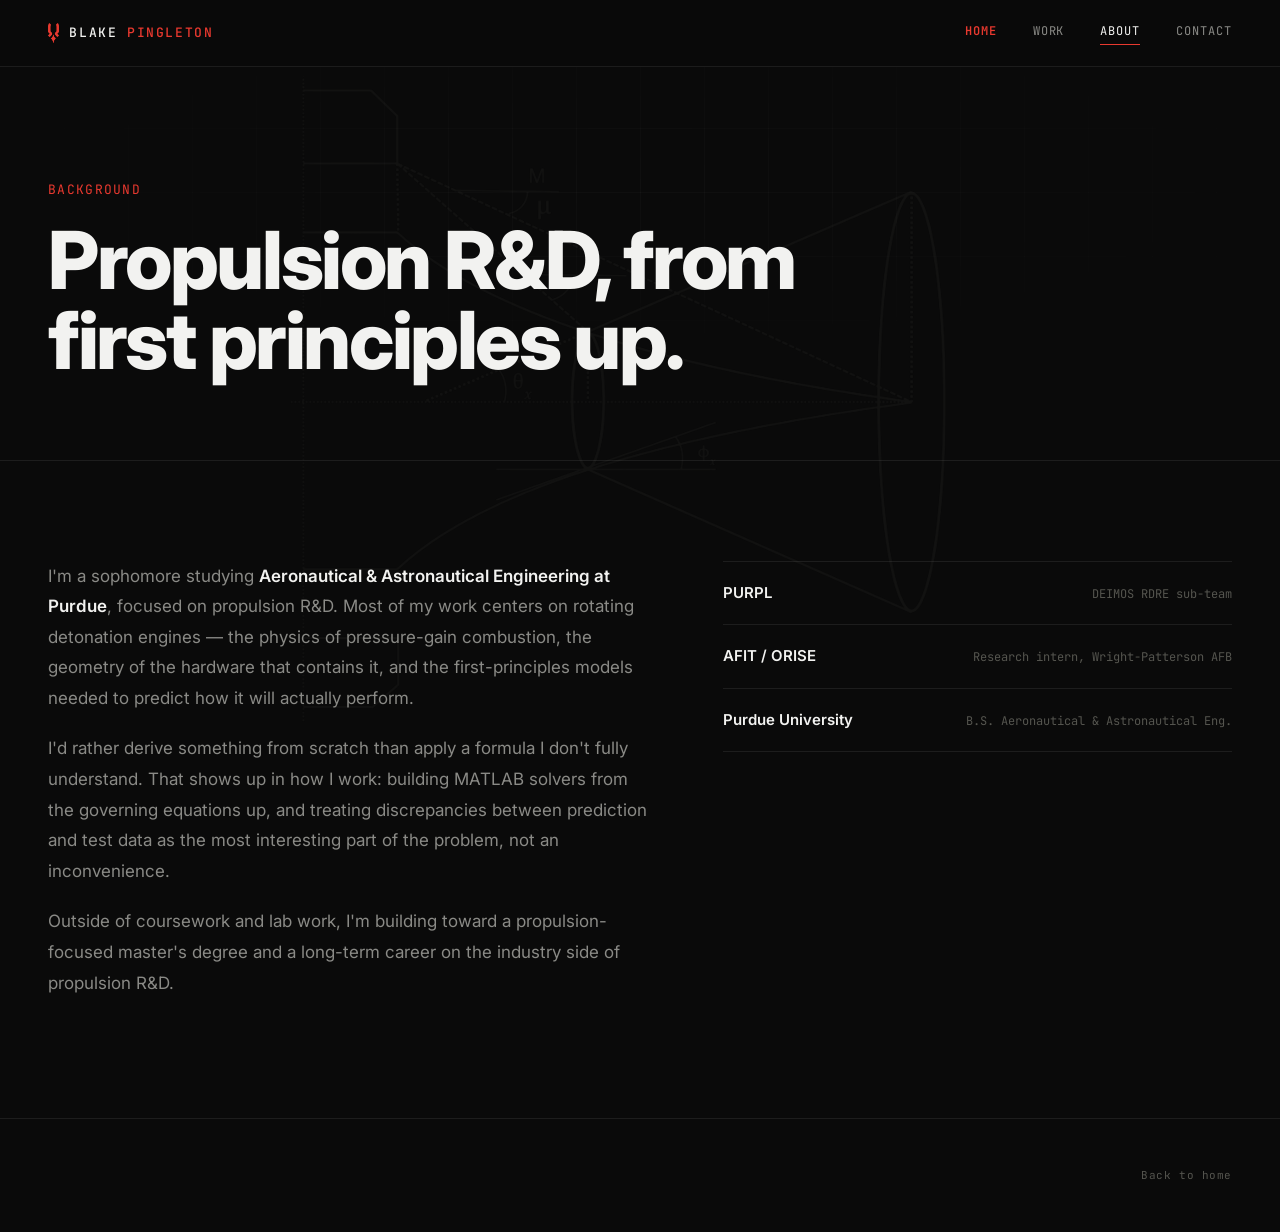
==== about.html @ a46822d8 "Add files via upload" ====
<!DOCTYPE html>
<html lang="en">
<head>
<meta charset="UTF-8">
<meta name="viewport" content="width=device-width, initial-scale=1.0">
<title>About — Blake Pingleton</title>
<link rel="icon" type="image/png" href="[data-uri]">
<link rel="stylesheet" href="styles.css">
</head>
<body>

<div class="bg-emblem"></div>

<nav>
  <a href="index.html" class="nav-logo"><img src="[data-uri]" alt=""> BLAKE <span>PINGLETON</span></a>
  <div class="nav-links">
    <a href="index.html" class="nav-home">Home</a>
    <a href="work.html">Work</a>
    <a href="about.html" class="active">About</a>
    <a href="contact.html">Contact</a>
  </div>
</nav>

<header class="page-header">
  <div class="grid-backdrop"></div>
  <div class="page-eyebrow">Background</div>
  <h1 class="page-title">Propulsion R&amp;D, from first principles up.</h1>
</header>

<section style="border-top:none;">
  <div class="about-grid reveal visible">
    <div class="about-text">
      <p>I'm a sophomore studying <strong>Aeronautical &amp; Astronautical Engineering at Purdue</strong>, focused on propulsion R&amp;D. Most of my work centers on rotating detonation engines — the physics of pressure-gain combustion, the geometry of the hardware that contains it, and the first-principles models needed to predict how it will actually perform.</p>
      <p>I'd rather derive something from scratch than apply a formula I don't fully understand. That shows up in how I work: building MATLAB solvers from the governing equations up, and treating discrepancies between prediction and test data as the most interesting part of the problem, not an inconvenience.</p>
      <p>Outside of coursework and lab work, I'm building toward a propulsion-focused master's degree and a long-term career on the industry side of propulsion R&amp;D.</p>
    </div>
    <div class="org-list">
      <div class="org-item">
        <span class="org-name">PURPL</span>
        <span class="org-role">DEIMOS RDRE sub-team</span>
      </div>
      <div class="org-item">
        <span class="org-name">AFIT / ORISE</span>
        <span class="org-role">Research intern, Wright-Patterson AFB</span>
      </div>
      <div class="org-item">
        <span class="org-name">Purdue University</span>
        <span class="org-role">B.S. Aeronautical &amp; Astronautical Eng.</span>
      </div>
    </div>
  </div>
</section>

<footer class="site-footer">
  <a href="index.html">Back to home</a>
</footer>

<script src="script.js"></script>
</body>
</html>
---- styles.css ----
@import url('https://fonts.googleapis.com/css2?family=JetBrains+Mono:wght@400;500;600&family=Inter:wght@400;500;600;700;800&display=swap');

:root {
  --bg: #0a0a0a;
  --bg-raised: #121212;
  --line: rgba(255,255,255,0.08);
  --line-strong: rgba(255,255,255,0.16);
  --text: #f2f2f0;
  --text-dim: #8a8a86;
  --text-faint: #55554f;
  --red: #e8392f;
  --red-dim: #8a221c;
  --mono: 'JetBrains Mono', monospace;
  --sans: 'Inter', sans-serif;
}

* { margin: 0; padding: 0; box-sizing: border-box; }
html { scroll-behavior: smooth; }
body {
  background: var(--bg);
  color: var(--text);
  font-family: var(--sans);
  line-height: 1.5;
  -webkit-font-smoothing: antialiased;
}
a { color: inherit; text-decoration: none; }
::selection { background: var(--red); color: #fff; }
img { display: block; max-width: 100%; }

@media (prefers-reduced-motion: reduce) {
  *, *::before, *::after { animation-duration: 0.01ms !important; animation-iteration-count: 1 !important; transition-duration: 0.01ms !important; scroll-behavior: auto !important; }
}

:focus-visible {
  outline: 1px solid var(--red);
  outline-offset: 3px;
}

/* ---------- GRID BACKDROP ---------- */
.grid-backdrop {
  position: absolute;
  top: 0; left: 0; right: 0; bottom: 0;
  background:
    linear-gradient(var(--line) 1px, transparent 1px),
    linear-gradient(90deg, var(--line) 1px, transparent 1px);
  background-size: 64px 64px;
  opacity: 0.35;
  mask-image: radial-gradient(ellipse 80% 60% at 50% 40%, black 0%, transparent 75%);
  pointer-events: none;
}

/* ---------- NAV ---------- */
nav {
  position: fixed;
  top: 0; left: 0; right: 0;
  z-index: 100;
  display: flex;
  justify-content: space-between;
  align-items: center;
  padding: 22px 48px;
  background: rgba(10,10,10,0.85);
  backdrop-filter: blur(8px);
  border-bottom: 1px solid var(--line);
}

.nav-logo {
  display: flex;
  align-items: center;
  gap: 10px;
  font-family: var(--mono);
  font-size: 13px;
  letter-spacing: 0.12em;
  font-weight: 500;
}
.nav-logo img { height: 20px; width: auto; }
.nav-logo span { color: var(--red); }

.nav-links {
  display: flex;
  gap: 36px;
  font-family: var(--mono);
  font-size: 12px;
  letter-spacing: 0.08em;
  text-transform: uppercase;
}
.nav-links a {
  color: var(--text-dim);
  transition: color 0.2s ease;
  position: relative;
  padding-bottom: 4px;
}
.nav-links a:hover { color: var(--text); }
.nav-links a::after {
  content: '';
  position: absolute;
  bottom: -1px; left: 0;
  width: 0; height: 1px;
  background: var(--red);
  transition: width 0.25s ease;
}
.nav-links a:hover::after { width: 100%; }
.nav-links a.active { color: var(--text); }
.nav-links a.active::after { width: 100%; }

.nav-home {
  color: var(--red) !important;
  font-weight: 600;
}
.nav-home::after { background: var(--red); }

/* ---------- BACKGROUND EMBLEM ---------- */
.bg-emblem {
  position: fixed;
  top: 0; left: 0; right: 0; bottom: 0;
  background-image: url('assets/moc-emblem.png');
  background-repeat: no-repeat;
  background-position: center 30%;
  background-size: min(60vw, 700px) auto;
  opacity: 0.12;
  pointer-events: none;
  z-index: 0;
}

/* ---------- BUTTONS ---------- */
.btn {
  font-family: var(--mono);
  font-size: 13px;
  letter-spacing: 0.05em;
  padding: 14px 28px;
  border: 1px solid var(--line-strong);
  transition: all 0.2s ease;
  display: inline-block;
}
.btn:hover { border-color: var(--red); color: var(--red); }
.btn-primary {
  background: var(--red);
  border-color: var(--red);
  color: #0a0a0a;
  font-weight: 600;
}
.btn-primary:hover { background: transparent; color: var(--red); }

@keyframes fadeUp {
  from { opacity: 0; transform: translateY(16px); }
  to { opacity: 1; transform: translateY(0); }
}

/* ---------- PAGE HEADER (for non-hub pages) ---------- */
.page-header {
  padding: 180px 48px 80px;
  position: relative;
  overflow: hidden;
  border-bottom: 1px solid var(--line);
}
.page-eyebrow {
  font-family: var(--mono);
  font-size: 13px;
  color: var(--red);
  letter-spacing: 0.1em;
  text-transform: uppercase;
  margin-bottom: 20px;
  opacity: 0;
  animation: fadeUp 0.7s ease forwards;
}
.page-title {
  font-size: clamp(40px, 6.5vw, 80px);
  font-weight: 800;
  line-height: 1;
  letter-spacing: -0.03em;
  max-width: 900px;
  opacity: 0;
  animation: fadeUp 0.7s ease 0.08s forwards;
}
.page-sub {
  margin-top: 24px;
  font-size: 17px;
  color: var(--text-dim);
  max-width: 540px;
  line-height: 1.7;
  opacity: 0;
  animation: fadeUp 0.7s ease 0.16s forwards;
}

/* ---------- SECTION SHARED ---------- */
section { padding: 100px 48px; border-top: 1px solid var(--line); }
.section-head {
  display: flex;
  justify-content: space-between;
  align-items: flex-end;
  margin-bottom: 56px;
  flex-wrap: wrap;
  gap: 24px;
}
.section-num {
  font-family: var(--mono);
  font-size: 13px;
  color: var(--red);
  letter-spacing: 0.1em;
  margin-bottom: 12px;
}
.section-title {
  font-size: clamp(28px, 3.6vw, 44px);
  font-weight: 700;
  letter-spacing: -0.02em;
  max-width: 600px;
}
.section-desc { color: var(--text-dim); max-width: 380px; font-size: 15px; line-height: 1.7; }

.reveal { opacity: 0; transform: translateY(24px); transition: opacity 0.7s ease, transform 0.7s ease; }
.reveal.visible { opacity: 1; transform: translateY(0); }

/* ---------- PROJECT GRID / CASE STUDY PREVIEW CARDS ---------- */
.project-grid {
  display: grid;
  grid-template-columns: 1fr 1fr;
  gap: 1px;
  background: var(--line);
}
.project-card {
  background: var(--bg);
  padding: 40px;
  transition: background 0.3s ease;
  position: relative;
  overflow: hidden;
  display: flex;
  flex-direction: column;
}
.project-card:hover { background: var(--bg-raised); }
.project-tag {
  font-family: var(--mono);
  font-size: 11px;
  color: var(--red);
  letter-spacing: 0.08em;
  text-transform: uppercase;
  margin-bottom: 16px;
  display: block;
}
.project-card h3 { font-size: 26px; font-weight: 700; margin-bottom: 14px; letter-spacing: -0.01em; }
.project-card p { color: var(--text-dim); font-size: 14.5px; line-height: 1.7; margin-bottom: 24px; flex-grow: 1; }
.project-meta {
  display: flex;
  gap: 20px;
  font-family: var(--mono);
  font-size: 12px;
  color: var(--text-faint);
  padding-top: 20px;
  border-top: 1px solid var(--line);
  flex-wrap: wrap;
}
.project-link {
  margin-top: 24px;
  font-family: var(--mono);
  font-size: 12px;
  letter-spacing: 0.05em;
  color: var(--text);
  display: inline-flex;
  align-items: center;
  gap: 8px;
  transition: gap 0.2s ease, color 0.2s ease;
}
.project-card:hover .project-link { gap: 12px; color: var(--red); }

.project-visual {
  position: absolute;
  top: 24px;
  right: 24px;
  width: 110px;
  height: 110px;
  opacity: 0.55;
  transition: opacity 0.3s ease, transform 0.3s ease;
  pointer-events: none;
}
.project-visual img {
  width: 100%;
  height: 100%;
  object-fit: contain;
}
.project-card:hover .project-visual {
  opacity: 0.85;
  transform: scale(1.04);
}

/* ---------- HUB (HOMEPAGE) ---------- */
.hub {
  min-height: 100vh;
  display: flex;
  flex-direction: column;
  justify-content: center;
  padding: 140px 48px 64px;
  position: relative;
  overflow: hidden;
}

.hub-lockup {
  display: flex;
  align-items: center;
  gap: 28px;
  opacity: 0;
  animation: fadeUp 0.8s ease 0.05s forwards;
}
.hub-mark { height: clamp(64px, 9vw, 108px); width: auto; flex-shrink: 0; }
.hub-name {
  font-size: clamp(40px, 8vw, 96px);
  font-weight: 800;
  letter-spacing: -0.03em;
  line-height: 0.96;
}
.hub-name .last { display: block; color: var(--text-faint); }

.hub-eyebrow {
  font-family: var(--mono);
  font-size: 13px;
  color: var(--red);
  letter-spacing: 0.1em;
  text-transform: uppercase;
  margin-bottom: 22px;
  opacity: 0;
  animation: fadeUp 0.8s ease forwards;
}

.hub-sub {
  margin-top: 26px;
  font-size: 17px;
  color: var(--text-dim);
  max-width: 560px;
  line-height: 1.7;
  opacity: 0;
  animation: fadeUp 0.8s ease 0.12s forwards;
}

.hub-tiles {
  margin-top: 56px;
  display: grid;
  grid-template-columns: repeat(3, 1fr);
  gap: 1px;
  background: var(--line);
  border: 1px solid var(--line);
  opacity: 0;
  animation: fadeUp 0.8s ease 0.2s forwards;
}

.hub-tile {
  background: var(--bg);
  padding: 32px 28px;
  display: flex;
  flex-direction: column;
  gap: 18px;
  transition: background 0.25s ease;
  position: relative;
}
.hub-tile:hover { background: var(--bg-raised); }

.hub-tile-top {
  display: flex;
  justify-content: space-between;
  align-items: flex-start;
}
.hub-tile-index {
  font-family: var(--mono);
  font-size: 11px;
  color: var(--text-faint);
  letter-spacing: 0.08em;
}
.hub-tile-arrow {
  font-family: var(--mono);
  font-size: 16px;
  color: var(--text-faint);
  transition: transform 0.25s ease, color 0.25s ease;
}
.hub-tile:hover .hub-tile-arrow { transform: translate(4px, -4px); color: var(--red); }

.hub-tile h3 {
  font-size: 22px;
  font-weight: 700;
  letter-spacing: -0.01em;
}
.hub-tile p {
  font-size: 13.5px;
  color: var(--text-dim);
  line-height: 1.6;
}

.hub-footer {
  margin-top: 40px;
  display: flex;
  justify-content: space-between;
  align-items: center;
  flex-wrap: wrap;
  gap: 16px;
  opacity: 0;
  animation: fadeUp 0.8s ease 0.3s forwards;
}
.hub-statgrid {
  display: flex;
  gap: 40px;
  flex-wrap: wrap;
}
.hub-stat-label {
  font-family: var(--mono);
  font-size: 11px;
  color: var(--red);
  letter-spacing: 0.08em;
  text-transform: uppercase;
  margin-bottom: 7px;
}
.hub-stat-value {
  font-family: var(--mono);
  font-size: 14px;
  color: var(--text-dim);
  font-weight: 500;
  white-space: nowrap;
}
.hub-quicklinks {
  display: flex;
  gap: 24px;
  font-family: var(--mono);
  font-size: 12px;
}
.hub-quicklinks a {
  color: var(--text-faint);
  border-bottom: 1px solid transparent;
  padding-bottom: 2px;
  transition: color 0.2s ease, border-color 0.2s ease;
}
.hub-quicklinks a:hover { color: var(--red); border-color: var(--red); }

/* ---------- ABOUT ---------- */
.about-grid { display: grid; grid-template-columns: 1.2fr 1fr; gap: 64px; }
.about-text p { font-size: 17px; line-height: 1.8; color: var(--text-dim); margin-bottom: 20px; }
.about-text strong { color: var(--text); font-weight: 600; }
.org-list { border-top: 1px solid var(--line); }
.org-item { padding: 20px 0; border-bottom: 1px solid var(--line); display: flex; justify-content: space-between; align-items: baseline; gap: 12px; flex-wrap: wrap; }
.org-name { font-weight: 600; font-size: 15px; }
.org-role { font-family: var(--mono); font-size: 12px; color: var(--text-faint); text-align: right; }

/* ---------- CASE STUDY ---------- */
.case-header {
  padding: 180px 48px 64px;
  position: relative;
  overflow: hidden;
  border-bottom: 1px solid var(--line);
}
.back-link {
  font-family: var(--mono);
  font-size: 12px;
  letter-spacing: 0.05em;
  color: var(--text-dim);
  display: inline-flex;
  align-items: center;
  gap: 8px;
  margin-bottom: 32px;
  transition: gap 0.2s ease, color 0.2s ease;
  opacity: 0;
  animation: fadeUp 0.7s ease forwards;
}
.back-link:hover { gap: 12px; color: var(--red); }

.case-tag {
  font-family: var(--mono);
  font-size: 13px;
  color: var(--red);
  letter-spacing: 0.1em;
  text-transform: uppercase;
  margin-bottom: 18px;
  opacity: 0;
  animation: fadeUp 0.7s ease 0.06s forwards;
}
.case-title {
  font-size: clamp(36px, 5.5vw, 68px);
  font-weight: 800;
  line-height: 1.02;
  letter-spacing: -0.03em;
  max-width: 900px;
  opacity: 0;
  animation: fadeUp 0.7s ease 0.12s forwards;
}
.case-dek {
  margin-top: 22px;
  font-size: 17px;
  color: var(--text-dim);
  max-width: 600px;
  line-height: 1.7;
  opacity: 0;
  animation: fadeUp 0.7s ease 0.18s forwards;
}

.case-specs {
  margin-top: 48px;
  display: grid;
  grid-template-columns: repeat(4, 1fr);
  border-top: 1px solid var(--line);
  max-width: 820px;
  opacity: 0;
  animation: fadeUp 0.7s ease 0.24s forwards;
}
.spec { padding: 20px 24px 0 0; border-right: 1px solid var(--line); }
.spec:last-child { border-right: none; }
.spec-label { font-family: var(--mono); font-size: 11px; color: var(--text-faint); letter-spacing: 0.08em; text-transform: uppercase; margin-bottom: 8px; }
.spec-value { font-family: var(--mono); font-size: 17px; font-weight: 500; line-height: 1.3; }

.case-body {
  padding: 100px 48px;
  display: grid;
  grid-template-columns: 200px 1fr;
  gap: 64px;
  max-width: 1240px;
  margin: 0 auto;
}
.case-toc { position: sticky; top: 100px; align-self: start; }
.case-toc-label { font-family: var(--mono); font-size: 11px; color: var(--text-faint); letter-spacing: 0.08em; text-transform: uppercase; margin-bottom: 16px; }
.case-toc a {
  display: block;
  font-family: var(--mono);
  font-size: 12.5px;
  color: var(--text-dim);
  padding: 9px 0;
  border-left: 1px solid var(--line);
  padding-left: 16px;
  transition: color 0.2s ease, border-color 0.2s ease;
}
.case-toc a:hover { color: var(--text); border-color: var(--line-strong); }

.case-content { max-width: 700px; }
.case-section { margin-bottom: 72px; }
.case-section:last-child { margin-bottom: 0; }
.case-section-num { font-family: var(--mono); font-size: 12px; color: var(--red); letter-spacing: 0.08em; margin-bottom: 14px; }
.case-section h2 { font-size: 28px; font-weight: 700; letter-spacing: -0.01em; margin-bottom: 20px; }
.case-section p { font-size: 16px; line-height: 1.8; color: var(--text-dim); margin-bottom: 18px; }
.case-section p:last-child { margin-bottom: 0; }
.case-section strong { color: var(--text); font-weight: 600; }
.case-section ul { margin: 18px 0; padding-left: 0; list-style: none; }
.case-section li {
  font-size: 15.5px;
  line-height: 1.7;
  color: var(--text-dim);
  padding-left: 24px;
  position: relative;
  margin-bottom: 12px;
}
.case-section li::before {
  content: '—';
  position: absolute;
  left: 0;
  color: var(--red);
}
.callout {
  border: 1px solid var(--line-strong);
  border-left: 2px solid var(--red);
  padding: 20px 24px;
  margin: 24px 0;
  background: var(--bg-raised);
}
.callout-label { font-family: var(--mono); font-size: 11px; color: var(--red); letter-spacing: 0.08em; text-transform: uppercase; margin-bottom: 10px; }
.callout p { color: var(--text-dim); font-size: 14.5px; margin-bottom: 0; }

.case-nav {
  border-top: 1px solid var(--line);
  padding: 48px;
  display: flex;
  justify-content: space-between;
  align-items: center;
  flex-wrap: wrap;
  gap: 16px;
}
.case-nav-link {
  font-family: var(--mono);
  font-size: 12px;
  letter-spacing: 0.05em;
  color: var(--text-dim);
  display: flex;
  align-items: center;
  gap: 10px;
  transition: color 0.2s ease, gap 0.2s ease;
}
.case-nav-link:hover { color: var(--red); }
.case-nav-link.next { flex-direction: row-reverse; }
.case-nav-link.next:hover { gap: 14px; }
.case-nav-link.prev:hover { gap: 14px; }
.case-nav-link span.label { color: var(--text-faint); display: block; font-size: 10px; margin-bottom: 4px; text-transform: uppercase; letter-spacing: 0.08em; }

/* ---------- CONTACT ---------- */
.contact-hero {
  min-height: calc(100vh - 0px);
  display: flex;
  flex-direction: column;
  justify-content: center;
  padding: 140px 48px 80px;
  position: relative;
  overflow: hidden;
}
.contact-title {
  font-size: clamp(40px, 7vw, 88px);
  font-weight: 800;
  letter-spacing: -0.02em;
  margin-bottom: 36px;
  max-width: 900px;
  opacity: 0;
  animation: fadeUp 0.8s ease 0.06s forwards;
}
.contact-links {
  display: grid;
  grid-template-columns: repeat(2, 1fr);
  gap: 1px;
  background: var(--line);
  border: 1px solid var(--line);
  max-width: 720px;
  opacity: 0;
  animation: fadeUp 0.8s ease 0.14s forwards;
}
.contact-link-card {
  background: var(--bg);
  padding: 26px 28px;
  display: flex;
  flex-direction: column;
  gap: 6px;
  transition: background 0.25s ease;
}
.contact-link-card:hover { background: var(--bg-raised); }
.contact-link-label { font-family: var(--mono); font-size: 11px; color: var(--text-faint); letter-spacing: 0.08em; text-transform: uppercase; }
.contact-link-value { font-family: var(--mono); font-size: 15px; color: var(--text); transition: color 0.2s ease; }
.contact-link-card:hover .contact-link-value { color: var(--red); }
.contact-links .contact-link-card:nth-child(5) { grid-column: 1 / -1; }
@media (max-width: 800px) {
  .contact-links .contact-link-card:nth-child(5) { grid-column: auto; }
}

/* ---------- FOOTER ---------- */
footer.site-footer {
  padding: 48px;
  border-top: 1px solid var(--line);
  display: flex;
  justify-content: flex-end;
  font-family: var(--mono);
  font-size: 11px;
  color: var(--text-faint);
  letter-spacing: 0.05em;
  flex-wrap: wrap;
  gap: 8px;
}
footer.site-footer a { color: var(--text-faint); transition: color 0.2s ease; }
footer.site-footer a:hover { color: var(--red); }

/* ---------- RESPONSIVE ---------- */
@media (max-width: 900px) {
  .case-body { grid-template-columns: 1fr; }
  .case-toc { position: static; display: flex; gap: 18px; overflow-x: auto; padding-bottom: 8px; }
  .case-toc-label { display: none; }
  .case-toc a { border-left: none; border-bottom: 1px solid var(--line); padding: 0 0 8px 0; white-space: nowrap; }
}

@media (max-width: 420px) {
  nav { padding: 16px 16px; }
  .nav-logo { font-size: 11px; gap: 7px; }
  .nav-logo img { height: 16px; }
  .nav-links { gap: 11px; font-size: 10.5px; }
}

@media (max-width: 340px) {
  nav { flex-wrap: wrap; gap: 8px; padding: 14px 16px; }
  .nav-links { gap: 10px; font-size: 10px; }
}

@media (max-width: 800px) {
  nav { padding: 18px 24px; }
  .nav-links { gap: 18px; }
  .hub, .page-header, .case-header, .contact-hero { padding-left: 24px; padding-right: 24px; }
  section { padding: 70px 24px; }
  .project-grid { grid-template-columns: 1fr; }
  .about-grid { grid-template-columns: 1fr; gap: 40px; }
  .hub-tiles { grid-template-columns: 1fr; }
  .hub-lockup { gap: 18px; }
  .hub-mark { height: 56px; }
  .hub-statgrid { gap: 24px 32px; }
  .case-specs, footer.site-footer .case-specs { grid-template-columns: repeat(2, 1fr); }
  .case-specs .spec:nth-child(2) { border-right: none; }
  .contact-links { grid-template-columns: 1fr; }
  .case-body { padding: 70px 24px; }
  .case-nav { padding: 32px 24px; flex-direction: column; align-items: flex-start; }
  footer.site-footer { padding: 40px 24px; flex-direction: column; }
}
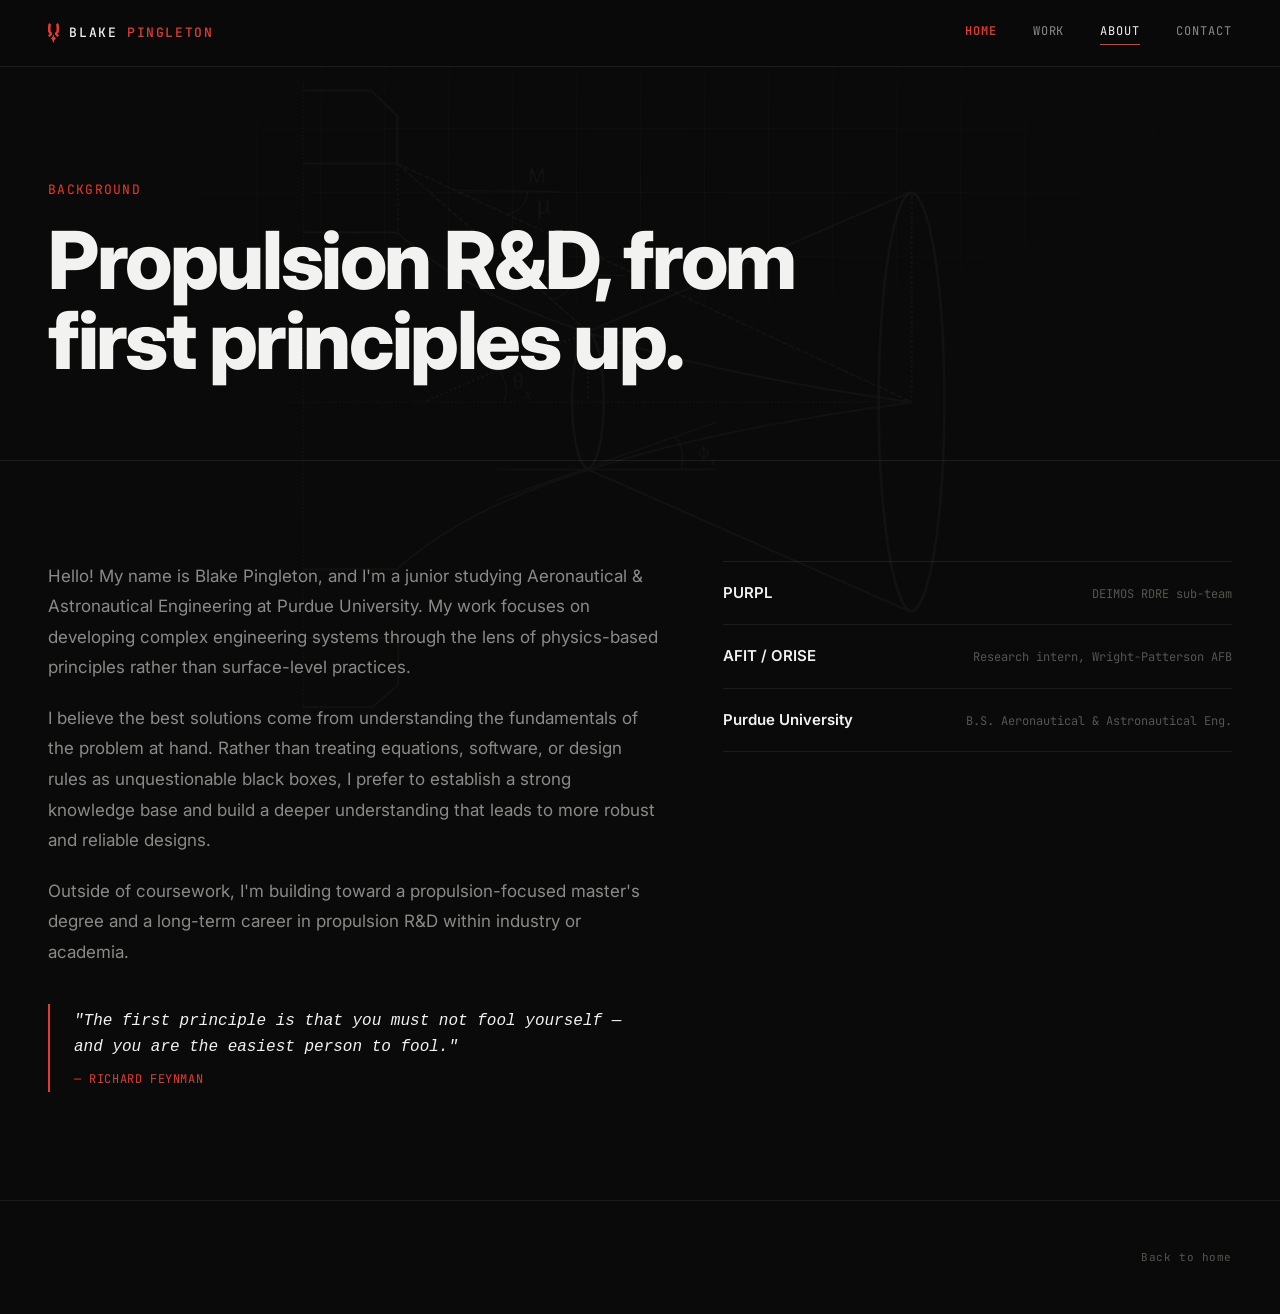
==== commit 31bf23d4: "Add files via upload" ====
--- a/about.html
+++ b/about.html
@@ -30,9 +30,13 @@
 <section style="border-top:none;">
   <div class="about-grid reveal visible">
     <div class="about-text">
-      <p>I'm a sophomore studying <strong>Aeronautical &amp; Astronautical Engineering at Purdue</strong>, focused on propulsion R&amp;D. Most of my work centers on rotating detonation engines — the physics of pressure-gain combustion, the geometry of the hardware that contains it, and the first-principles models needed to predict how it will actually perform.</p>
-      <p>I'd rather derive something from scratch than apply a formula I don't fully understand. That shows up in how I work: building MATLAB solvers from the governing equations up, and treating discrepancies between prediction and test data as the most interesting part of the problem, not an inconvenience.</p>
-      <p>Outside of coursework and lab work, I'm building toward a propulsion-focused master's degree and a long-term career on the industry side of propulsion R&amp;D.</p>
+      <p>Hello! My name is Blake Pingleton, and I'm a junior studying Aeronautical &amp; Astronautical Engineering at Purdue University. My work focuses on developing complex engineering systems through the lens of physics-based principles rather than surface-level practices.</p>
+      <p>I believe the best solutions come from understanding the fundamentals of the problem at hand. Rather than treating equations, software, or design rules as unquestionable black boxes, I prefer to establish a strong knowledge base and build a deeper understanding that leads to more robust and reliable designs.</p>
+      <p>Outside of coursework, I'm building toward a propulsion-focused master's degree and a long-term career in propulsion R&amp;D within industry or academia.</p>
+      <blockquote class="about-quote">
+        <p>"The first principle is that you must not fool yourself — and you are the easiest person to fool."</p>
+        <cite>— Richard Feynman</cite>
+      </blockquote>
     </div>
     <div class="org-list">
       <div class="org-item">
--- a/styles.css
+++ b/styles.css
@@ -145,6 +145,103 @@
   to { opacity: 1; transform: translateY(0); }
 }
 
+/* ---------- PUBLICATION TAB (top-right, expands on hover) ---------- */
+.paper-tab {
+  position: fixed;
+  top: 110px;
+  right: 0;
+  z-index: 95;
+  display: flex;
+  align-items: center;
+  transform: translateX(calc(100% - 40px));
+  background: var(--red);
+  border: 1px solid var(--red-dim);
+  border-right: none;
+  border-radius: 8px 0 0 8px;
+  box-shadow: -4px 0 24px rgba(0,0,0,0.35);
+  overflow: hidden;
+  transition: transform 0.35s cubic-bezier(0.22, 1, 0.36, 1);
+  cursor: pointer;
+  max-width: min(360px, calc(100vw - 24px));
+}
+.paper-tab:hover,
+.paper-tab:focus-visible {
+  transform: translateX(0);
+}
+
+.paper-tab-icon {
+  flex-shrink: 0;
+  width: 40px;
+  height: 56px;
+  display: flex;
+  align-items: center;
+  justify-content: center;
+  font-size: 17px;
+  color: #0a0a0a;
+}
+
+.paper-tab-collapsed {
+  position: absolute;
+  left: 40px;
+  top: 50%;
+  transform: translateY(-50%) rotate(-90deg);
+  transform-origin: left center;
+  font-family: var(--mono);
+  font-size: 11px;
+  font-weight: 600;
+  letter-spacing: 0.1em;
+  text-transform: uppercase;
+  color: #0a0a0a;
+  white-space: nowrap;
+  opacity: 1;
+  transition: opacity 0.2s ease;
+  pointer-events: none;
+}
+.paper-tab:hover .paper-tab-collapsed,
+.paper-tab:focus-visible .paper-tab-collapsed {
+  opacity: 0;
+}
+
+.paper-tab-expanded {
+  display: flex;
+  flex-direction: column;
+  gap: 5px;
+  padding: 14px 20px 14px 4px;
+  white-space: normal;
+}
+.paper-tab-label {
+  font-family: var(--mono);
+  font-size: 10.5px;
+  font-weight: 600;
+  letter-spacing: 0.1em;
+  text-transform: uppercase;
+  color: rgba(10,10,10,0.65);
+}
+.paper-tab-title {
+  font-size: 14px;
+  font-weight: 700;
+  line-height: 1.35;
+  color: #0a0a0a;
+  letter-spacing: -0.01em;
+}
+.paper-tab-cta {
+  font-family: var(--mono);
+  font-size: 11.5px;
+  font-weight: 600;
+  color: #0a0a0a;
+  text-decoration: underline;
+  text-underline-offset: 3px;
+  margin-top: 2px;
+}
+
+@media (max-width: 720px) {
+  .paper-tab {
+    top: 96px;
+  }
+  .paper-tab-expanded { padding: 12px 16px 12px 4px; }
+  .paper-tab-title { font-size: 13px; }
+}
+
 /* ---------- PAGE HEADER (for non-hub pages) ---------- */
 .page-header {
   padding: 180px 48px 80px;
@@ -428,6 +525,28 @@
 .about-grid { display: grid; grid-template-columns: 1.2fr 1fr; gap: 64px; }
 .about-text p { font-size: 17px; line-height: 1.8; color: var(--text-dim); margin-bottom: 20px; }
 .about-text strong { color: var(--text); font-weight: 600; }
+.about-quote {
+  margin: 36px 0 8px;
+  padding: 4px 0 4px 24px;
+  border-left: 2px solid var(--red);
+}
+.about-quote p {
+  font-family: var(--mono);
+  font-size: 16px;
+  line-height: 1.65;
+  color: var(--text);
+  font-style: italic;
+  margin-bottom: 10px;
+}
+.about-quote cite {
+  display: block;
+  font-family: var(--mono);
+  font-size: 12px;
+  font-style: normal;
+  letter-spacing: 0.05em;
+  text-transform: uppercase;
+  color: var(--red);
+}
 .org-list { border-top: 1px solid var(--line); }
 .org-item { padding: 20px 0; border-bottom: 1px solid var(--line); display: flex; justify-content: space-between; align-items: baseline; gap: 12px; flex-wrap: wrap; }
 .org-name { font-weight: 600; font-size: 15px; }
@@ -597,6 +716,7 @@
   opacity: 0;
   animation: fadeUp 0.8s ease 0.06s forwards;
 }
+.text-red { color: var(--red); }
 .contact-links {
   display: grid;
   grid-template-columns: repeat(2, 1fr);
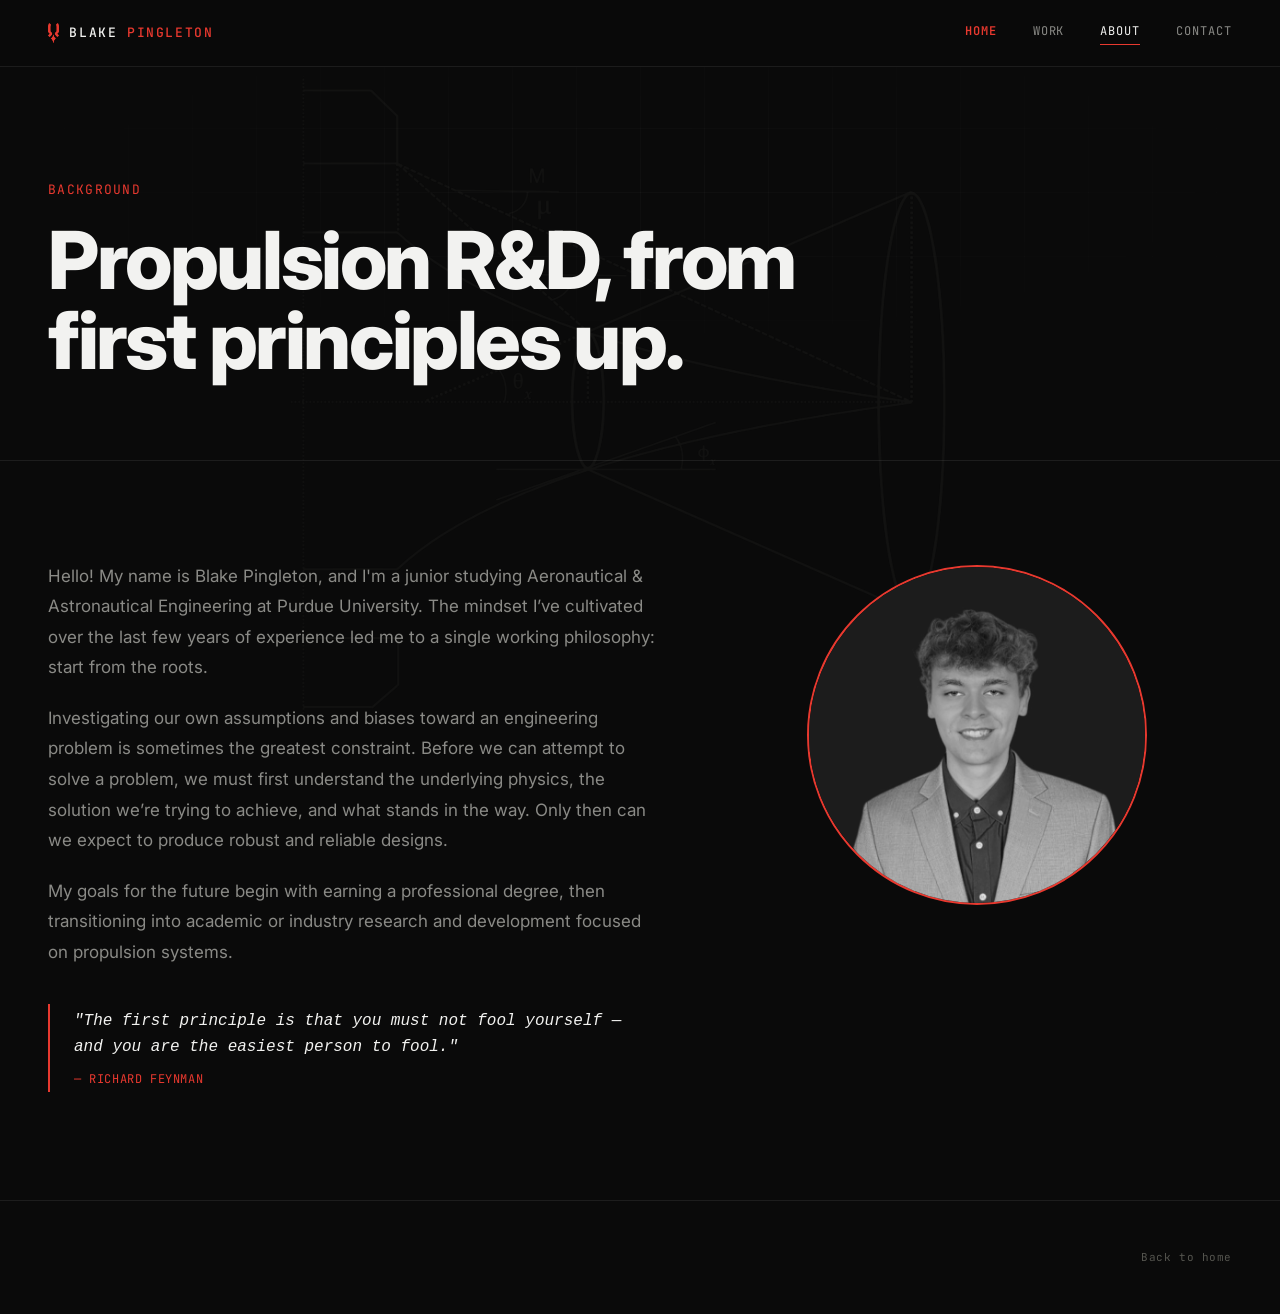
==== commit ad657ee3: "Add files via upload" ====
--- a/about.html
+++ b/about.html
@@ -30,27 +30,16 @@
 <section style="border-top:none;">
   <div class="about-grid reveal visible">
     <div class="about-text">
-      <p>Hello! My name is Blake Pingleton, and I'm a junior studying Aeronautical &amp; Astronautical Engineering at Purdue University. My work focuses on developing complex engineering systems through the lens of physics-based principles rather than surface-level practices.</p>
-      <p>I believe the best solutions come from understanding the fundamentals of the problem at hand. Rather than treating equations, software, or design rules as unquestionable black boxes, I prefer to establish a strong knowledge base and build a deeper understanding that leads to more robust and reliable designs.</p>
-      <p>Outside of coursework, I'm building toward a propulsion-focused master's degree and a long-term career in propulsion R&amp;D within industry or academia.</p>
+      <p>Hello! My name is Blake Pingleton, and I'm a junior studying Aeronautical &amp; Astronautical Engineering at Purdue University. The mindset I’ve cultivated over the last few years of experience led me to a single working philosophy: start from the roots.</p>
+      <p>Investigating our own assumptions and biases toward an engineering problem is sometimes the greatest constraint. Before we can attempt to solve a problem, we must first understand the underlying physics, the solution we’re trying to achieve, and what stands in the way. Only then can we expect to produce robust and reliable designs.</p>
+      <p>My goals for the future begin with earning a professional degree, then transitioning into academic or industry research and development focused on propulsion systems.</p>
       <blockquote class="about-quote">
         <p>"The first principle is that you must not fool yourself — and you are the easiest person to fool."</p>
         <cite>— Richard Feynman</cite>
       </blockquote>
     </div>
-    <div class="org-list">
-      <div class="org-item">
-        <span class="org-name">PURPL</span>
-        <span class="org-role">DEIMOS RDRE sub-team</span>
-      </div>
-      <div class="org-item">
-        <span class="org-name">AFIT / ORISE</span>
-        <span class="org-role">Research intern, Wright-Patterson AFB</span>
-      </div>
-      <div class="org-item">
-        <span class="org-name">Purdue University</span>
-        <span class="org-role">B.S. Aeronautical &amp; Astronautical Eng.</span>
-      </div>
+    <div class="about-photo">
+      <img src="assets/blake-headshot-bw.png" alt="Blake Pingleton" />
     </div>
   </div>
 </section>
--- a/styles.css
+++ b/styles.css
@@ -547,10 +547,15 @@
   text-transform: uppercase;
   color: var(--red);
 }
-.org-list { border-top: 1px solid var(--line); }
-.org-item { padding: 20px 0; border-bottom: 1px solid var(--line); display: flex; justify-content: space-between; align-items: baseline; gap: 12px; flex-wrap: wrap; }
-.org-name { font-weight: 600; font-size: 15px; }
-.org-role { font-family: var(--mono); font-size: 12px; color: var(--text-faint); text-align: right; }
+.about-photo { display: flex; justify-content: center; align-items: flex-start; padding-top: 4px; }
+.about-photo img {
+  width: 100%;
+  max-width: 340px;
+  aspect-ratio: 1 / 1;
+  object-fit: cover;
+  border-radius: 50%;
+  border: 2px solid var(--red);
+}
 
 /* ---------- CASE STUDY ---------- */
 .case-header {
@@ -798,3 +803,123 @@
   .case-nav { padding: 32px 24px; flex-direction: column; align-items: flex-start; }
   footer.site-footer { padding: 40px 24px; flex-direction: column; }
 }
+
+/* ---------- PROJECT SELECTOR (WORK PAGE) ---------- */
+.selector {
+  display: grid;
+  grid-template-columns: 300px 1fr;
+  gap: 0;
+  border: 1px solid var(--line);
+  height: 800px;
+  max-height: 80vh;
+}
+
+.roster {
+  border-right: 1px solid var(--line);
+  display: flex;
+  flex-direction: column;
+  overflow-y: auto;
+}
+.roster-head {
+  padding: 20px 24px 16px;
+  border-bottom: 1px solid var(--line);
+  font-family: var(--mono);
+  font-size: 11px;
+  color: var(--text-faint);
+  text-transform: uppercase;
+  letter-spacing: 0.08em;
+  position: sticky;
+  top: 0;
+  background: var(--bg);
+  z-index: 1;
+}
+.roster-item {
+  padding: 22px 24px;
+  border-bottom: 1px solid var(--line);
+  cursor: pointer;
+  position: relative;
+  transition: background 0.2s ease, padding-left 0.2s ease;
+  background: var(--bg);
+}
+.roster-item:last-child { border-bottom: none; }
+.roster-item:hover { background: var(--bg-raised); }
+.roster-item.active {
+  background: var(--bg-raised);
+  padding-left: 32px;
+}
+.roster-item.active::before {
+  content: '';
+  position: absolute;
+  left: 0; top: 0; bottom: 0;
+  width: 3px;
+  background: var(--red);
+}
+.roster-index {
+  font-family: var(--mono);
+  font-size: 11px;
+  color: var(--text-faint);
+  display: block;
+  margin-bottom: 8px;
+}
+.roster-item.active .roster-index { color: var(--red); }
+.roster-name { font-size: 17px; font-weight: 700; letter-spacing: -0.01em; margin-bottom: 4px; }
+.roster-tag { font-family: var(--mono); font-size: 11px; color: var(--text-dim); }
+
+.focus-pane { overflow-y: auto; position: relative; }
+
+.focus-visual {
+  position: relative;
+  display: flex;
+  align-items: center;
+  justify-content: center;
+  padding: 32px;
+  height: 440px;
+  border-bottom: 1px solid var(--line);
+  background:
+    linear-gradient(var(--line) 1px, transparent 1px),
+    linear-gradient(90deg, var(--line) 1px, transparent 1px);
+  background-size: 32px 32px;
+}
+.focus-visual img { max-width: 86%; max-height: 380px; opacity: 0.92; }
+.focus-bracket { position: absolute; width: 24px; height: 24px; border-color: var(--red); opacity: 0.85; }
+.fb-tl { top: 16px; left: 16px; border-top: 2px solid var(--red); border-left: 2px solid var(--red); }
+.fb-tr { top: 16px; right: 16px; border-top: 2px solid var(--red); border-right: 2px solid var(--red); }
+.fb-bl { bottom: 16px; left: 16px; border-bottom: 2px solid var(--red); border-left: 2px solid var(--red); }
+.fb-br { bottom: 16px; right: 16px; border-bottom: 2px solid var(--red); border-right: 2px solid var(--red); }
+
+.focus-head { padding: 32px 40px 0; }
+.focus-tag {
+  font-family: var(--mono);
+  font-size: 11px;
+  color: var(--red);
+  text-transform: uppercase;
+  letter-spacing: 0.08em;
+  margin-bottom: 12px;
+  display: block;
+}
+.focus-title { font-size: 32px; font-weight: 800; letter-spacing: -0.02em; margin-bottom: 14px; }
+.focus-dek { color: var(--text-dim); font-size: 15.5px; line-height: 1.7; max-width: 600px; margin-bottom: 24px; }
+.focus-meta {
+  display: flex;
+  gap: 24px;
+  font-family: var(--mono);
+  font-size: 12px;
+  color: var(--text-faint);
+  padding: 18px 0;
+  border-top: 1px solid var(--line);
+  border-bottom: 1px solid var(--line);
+  flex-wrap: wrap;
+}
+
+.focus-body { padding: 40px 40px 60px; max-width: 700px; }
+.focus-body .case-section { margin-bottom: 56px; }
+.focus-body .case-section:last-child { margin-bottom: 0; }
+
+@media (max-width: 760px) {
+  .selector { grid-template-columns: 1fr; height: auto; max-height: none; }
+  .roster { border-right: none; border-bottom: 1px solid var(--line); max-height: 280px; }
+  .focus-pane { max-height: 70vh; }
+  .focus-visual { height: 280px; }
+  .focus-visual img { max-height: 220px; }
+  .focus-head, .focus-body { padding-left: 24px; padding-right: 24px; }
+}
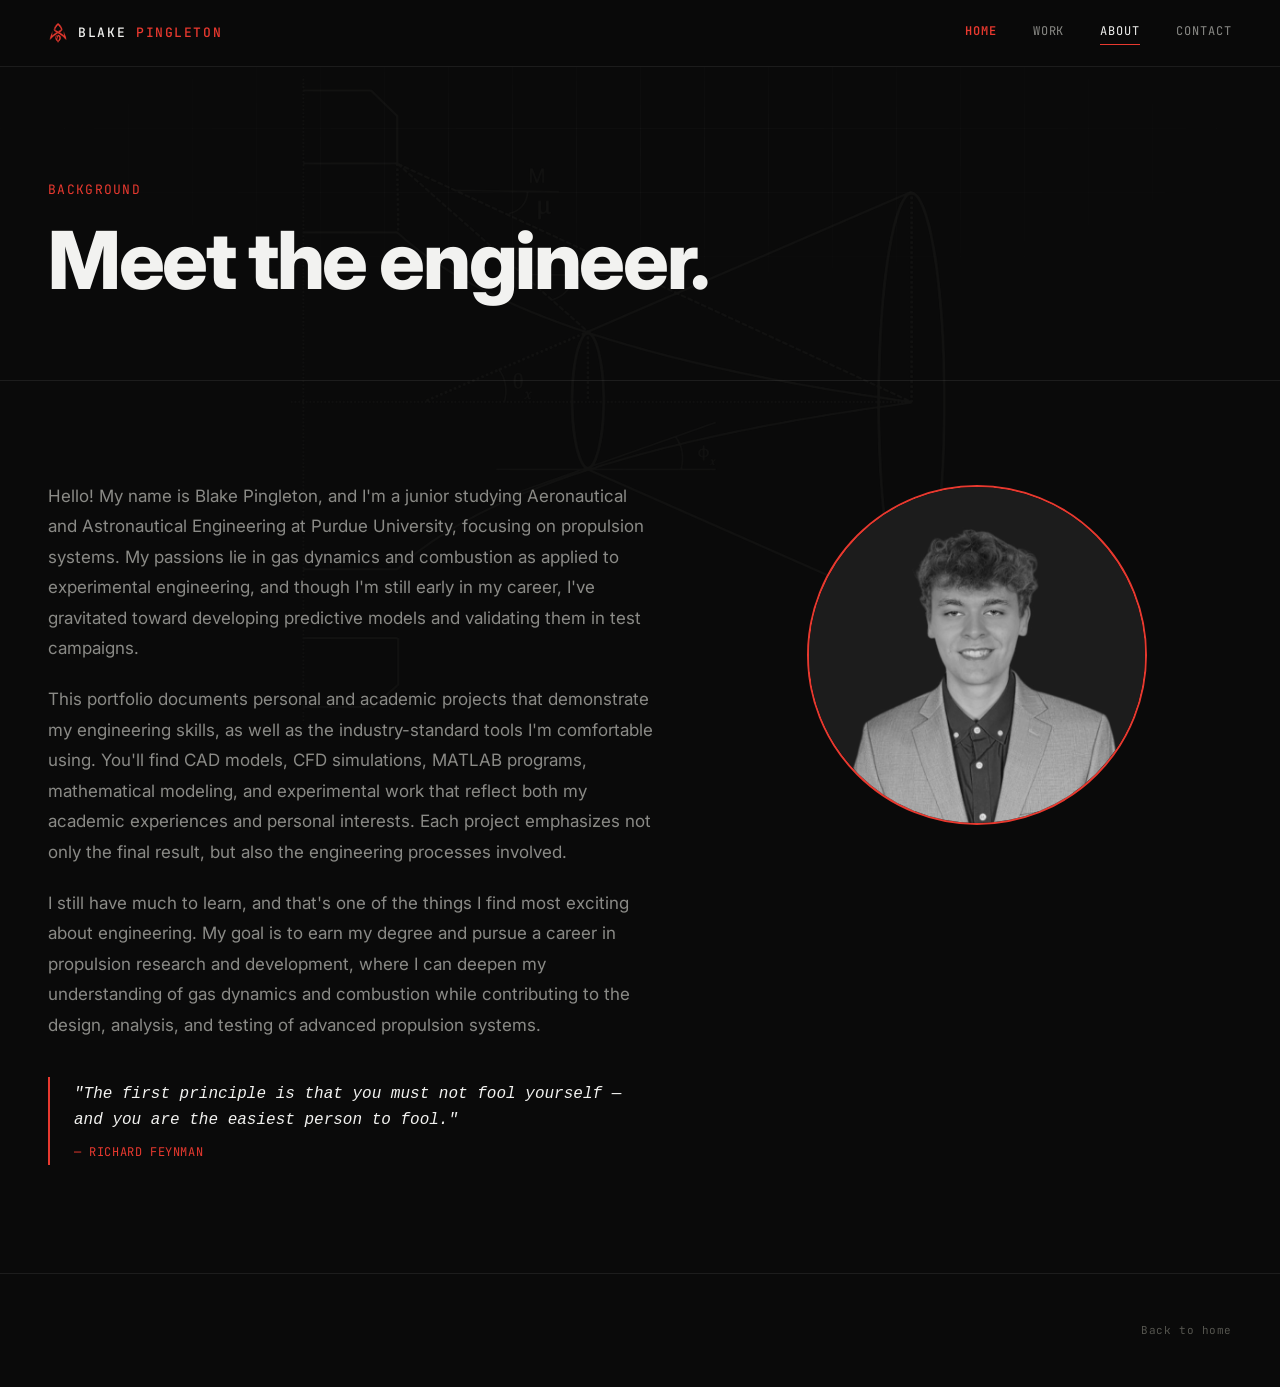
==== commit 9390bbb2: "Add files via upload" ====
--- a/about.html
+++ b/about.html
@@ -4,7 +4,7 @@
 <meta charset="UTF-8">
 <meta name="viewport" content="width=device-width, initial-scale=1.0">
 <title>About — Blake Pingleton</title>
-<link rel="icon" type="image/png" href="[data-uri]">
+<link rel="icon" type="image/png" href="[data-uri]">
 <link rel="stylesheet" href="styles.css">
 </head>
 <body>
@@ -12,7 +12,7 @@
 <div class="bg-emblem"></div>
 
 <nav>
-  <a href="index.html" class="nav-logo"><img src="[data-uri]" alt=""> BLAKE <span>PINGLETON</span></a>
+  <a href="index.html" class="nav-logo"><img src="[data-uri]